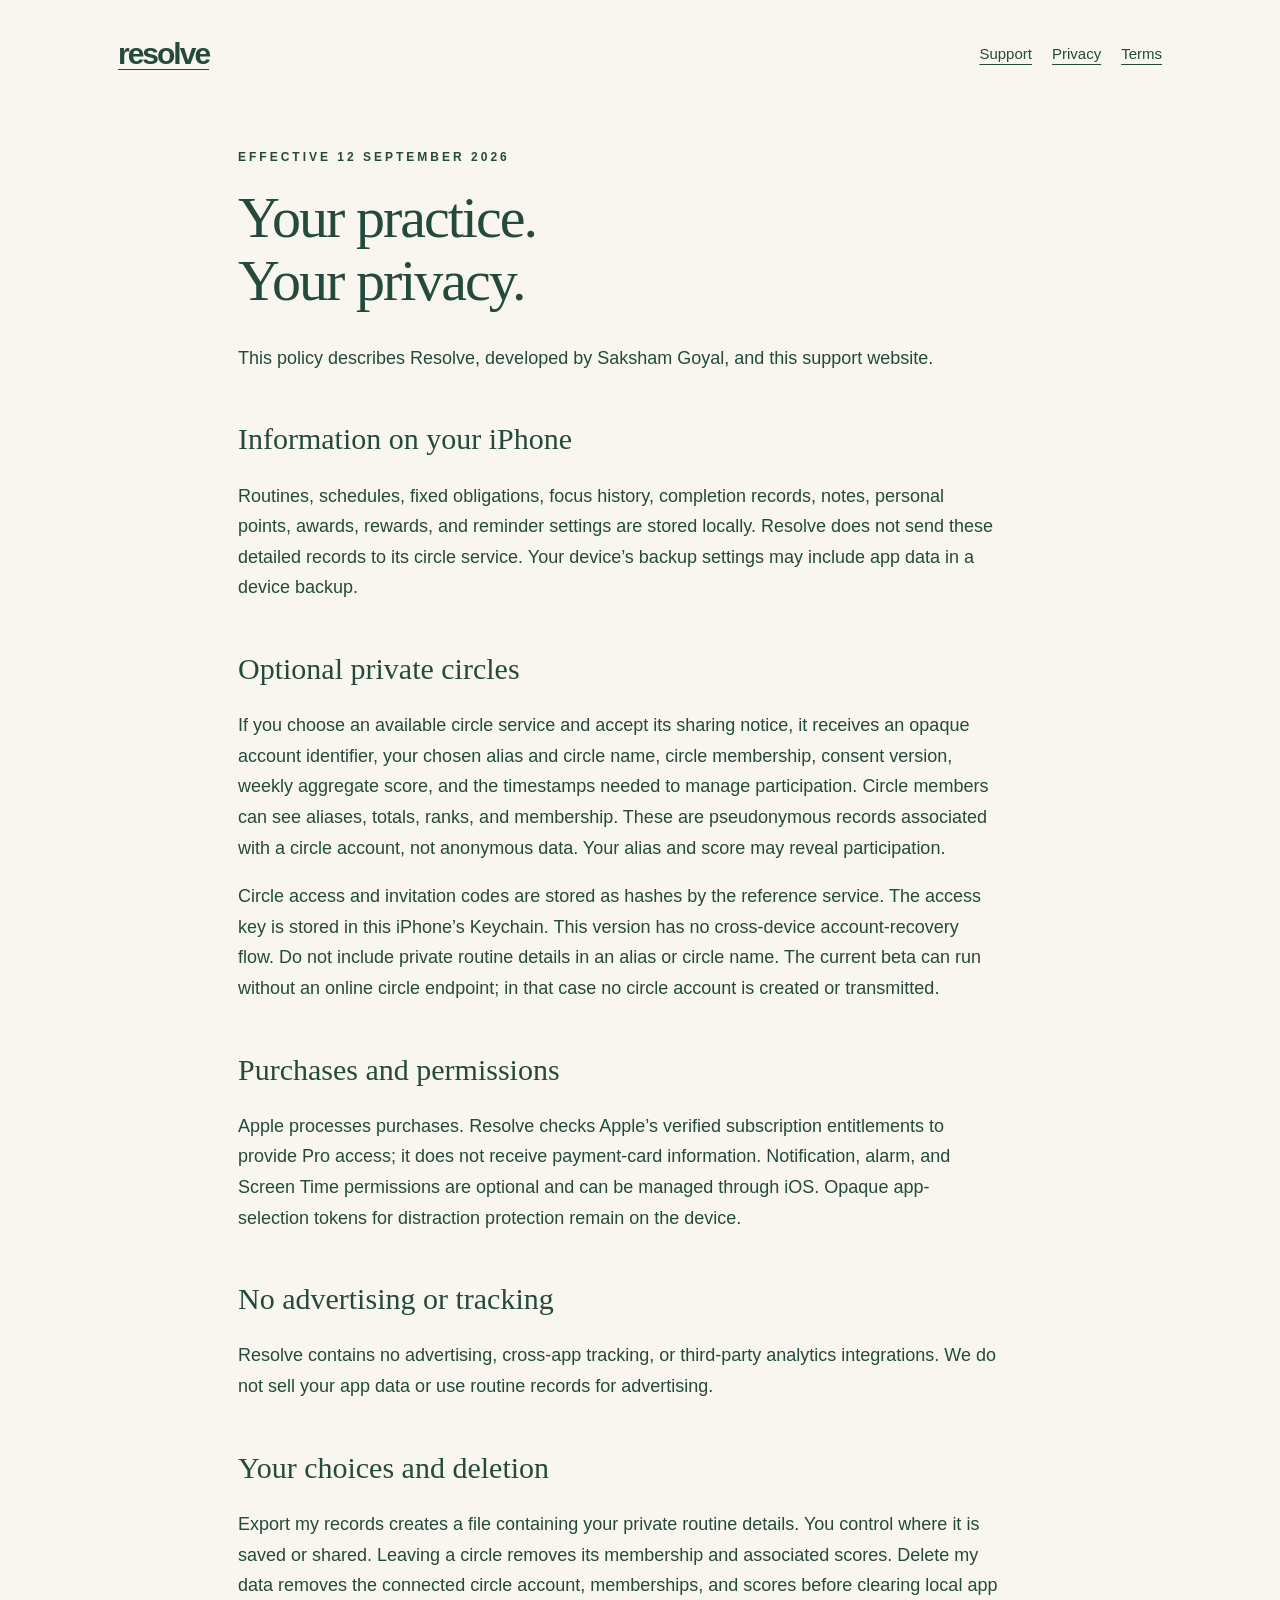
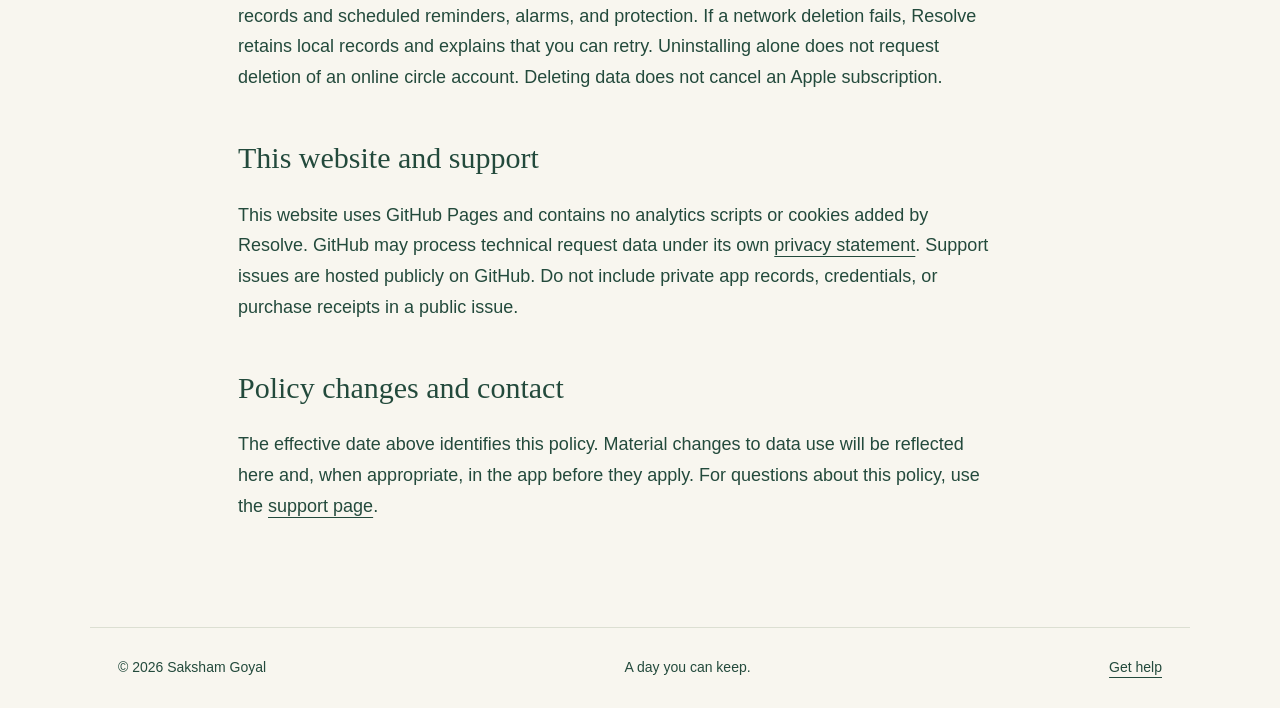
==== privacy.html @ beb6cb6a "Publish Resolve support, privacy and terms" ====
<!doctype html><html lang="en"><head><meta charset="utf-8"><meta name="viewport" content="width=device-width, initial-scale=1"><title>Privacy policy · Resolve</title><meta name="description" content="Resolve helps you keep realistic routines, focus on one commitment, and return with a smaller step."><link rel="stylesheet" href="style.css"></head><body><nav aria-label="Main navigation"><a href="index.html" aria-label="Resolve home"><strong>resolve</strong></a><div><a href="support.html">Support</a><a href="privacy.html">Privacy</a><a href="terms.html">Terms</a></div></nav><main class="legal"><p class="eyebrow">Effective 12 September 2026</p><h1>Your practice.<br>Your privacy.</h1><p>This policy describes Resolve, developed by Saksham Goyal, and this support website.</p><h2>Information on your iPhone</h2><p>Routines, schedules, fixed obligations, focus history, completion records, notes, personal points, awards, rewards, and reminder settings are stored locally. Resolve does not send these detailed records to its circle service. Your device’s backup settings may include app data in a device backup.</p><h2>Optional private circles</h2><p>If you choose an available circle service and accept its sharing notice, it receives an opaque account identifier, your chosen alias and circle name, circle membership, consent version, weekly aggregate score, and the timestamps needed to manage participation. Circle members can see aliases, totals, ranks, and membership. These are pseudonymous records associated with a circle account, not anonymous data. Your alias and score may reveal participation.</p><p>Circle access and invitation codes are stored as hashes by the reference service. The access key is stored in this iPhone’s Keychain. This version has no cross-device account-recovery flow. Do not include private routine details in an alias or circle name. The current beta can run without an online circle endpoint; in that case no circle account is created or transmitted.</p><h2>Purchases and permissions</h2><p>Apple processes purchases. Resolve checks Apple’s verified subscription entitlements to provide Pro access; it does not receive payment-card information. Notification, alarm, and Screen Time permissions are optional and can be managed through iOS. Opaque app-selection tokens for distraction protection remain on the device.</p><h2>No advertising or tracking</h2><p>Resolve contains no advertising, cross-app tracking, or third-party analytics integrations. We do not sell your app data or use routine records for advertising.</p><h2>Your choices and deletion</h2><p>Export my records creates a file containing your private routine details. You control where it is saved or shared. Leaving a circle removes its membership and associated scores. Delete my data removes the connected circle account, memberships, and scores before clearing local app records and scheduled reminders, alarms, and protection. If a network deletion fails, Resolve retains local records and explains that you can retry. Uninstalling alone does not request deletion of an online circle account. Deleting data does not cancel an Apple subscription.</p><h2>This website and support</h2><p>This website uses GitHub Pages and contains no analytics scripts or cookies added by Resolve. GitHub may process technical request data under its own <a href="https://docs.github.com/en/site-policy/privacy-policies/github-general-privacy-statement">privacy statement</a>. Support issues are hosted publicly on GitHub. Do not include private app records, credentials, or purchase receipts in a public issue.</p><h2>Policy changes and contact</h2><p>The effective date above identifies this policy. Material changes to data use will be reflected here and, when appropriate, in the app before they apply. For questions about this policy, use the <a href="support.html">support page</a>.</p></main><footer><span>© 2026 Saksham Goyal</span><span>A day you can keep.</span><a href="support.html">Get help</a></footer></body></html>
---- style.css ----
*{box-sizing:border-box}html{color-scheme:light}body{margin:0;background:#f8f6ef;color:#234a3c;font:18px/1.7 -apple-system,BlinkMacSystemFont,"Segoe UI",sans-serif}a{color:inherit;text-underline-offset:5px}a:focus-visible{outline:3px solid #936431;outline-offset:5px}nav,main,footer{max-width:1100px;margin:auto;padding:28px}nav{display:flex;justify-content:space-between;gap:24px;align-items:center}nav strong{font-size:30px;letter-spacing:-2px}nav div{display:flex;flex-wrap:wrap;gap:20px;font-size:15px}h1,h2{font-family:Georgia,serif;font-weight:400;line-height:1.08}h1{font-size:clamp(45px,7vw,86px);letter-spacing:-2px;margin:20px 0 30px}h2{font-size:34px;margin-top:50px}p{max-width:760px}.eyebrow{letter-spacing:3px;text-transform:uppercase;font-size:12px;font-weight:700}.hero{display:grid;grid-template-columns:1.2fr .7fr;gap:70px;align-items:center;padding-block:50px}.hero img{width:100%;max-width:340px;border-radius:36px;box-shadow:0 30px 80px #234a3c22;border:5px solid #fffdf7}.pill{display:inline-block;padding:12px 22px;border-radius:28px;background:#e6eadc;font-size:14px}.grid{display:grid;grid-template-columns:repeat(3,1fr);gap:22px;margin:48px 0}.card{background:#fffdf7;border:1px solid #e3e3d8;border-radius:24px;padding:28px}.card h2{font:27px Georgia,serif;margin:0 0 16px}.card p{font-size:16px}.legal{max-width:860px}.legal h1{font-size:58px}.legal h2{font-size:30px}.legal li{margin-bottom:14px}footer{border-top:1px solid #dcdfd2;display:flex;flex-wrap:wrap;gap:20px;justify-content:space-between;font-size:14px;margin-top:60px}.muted{color:#657366}.button{display:inline-block;background:#234a3c;color:#fffdf7;padding:14px 24px;border-radius:16px;text-decoration:none}details{border-bottom:1px solid #d9dfd0;padding:22px 0}summary{font-weight:600;cursor:pointer}img{height:auto}@media(max-width:720px){nav{align-items:flex-start;flex-direction:column}.hero{grid-template-columns:1fr;gap:35px}.hero img{margin:auto;max-width:280px}.grid{grid-template-columns:1fr}.legal h1{font-size:44px}}
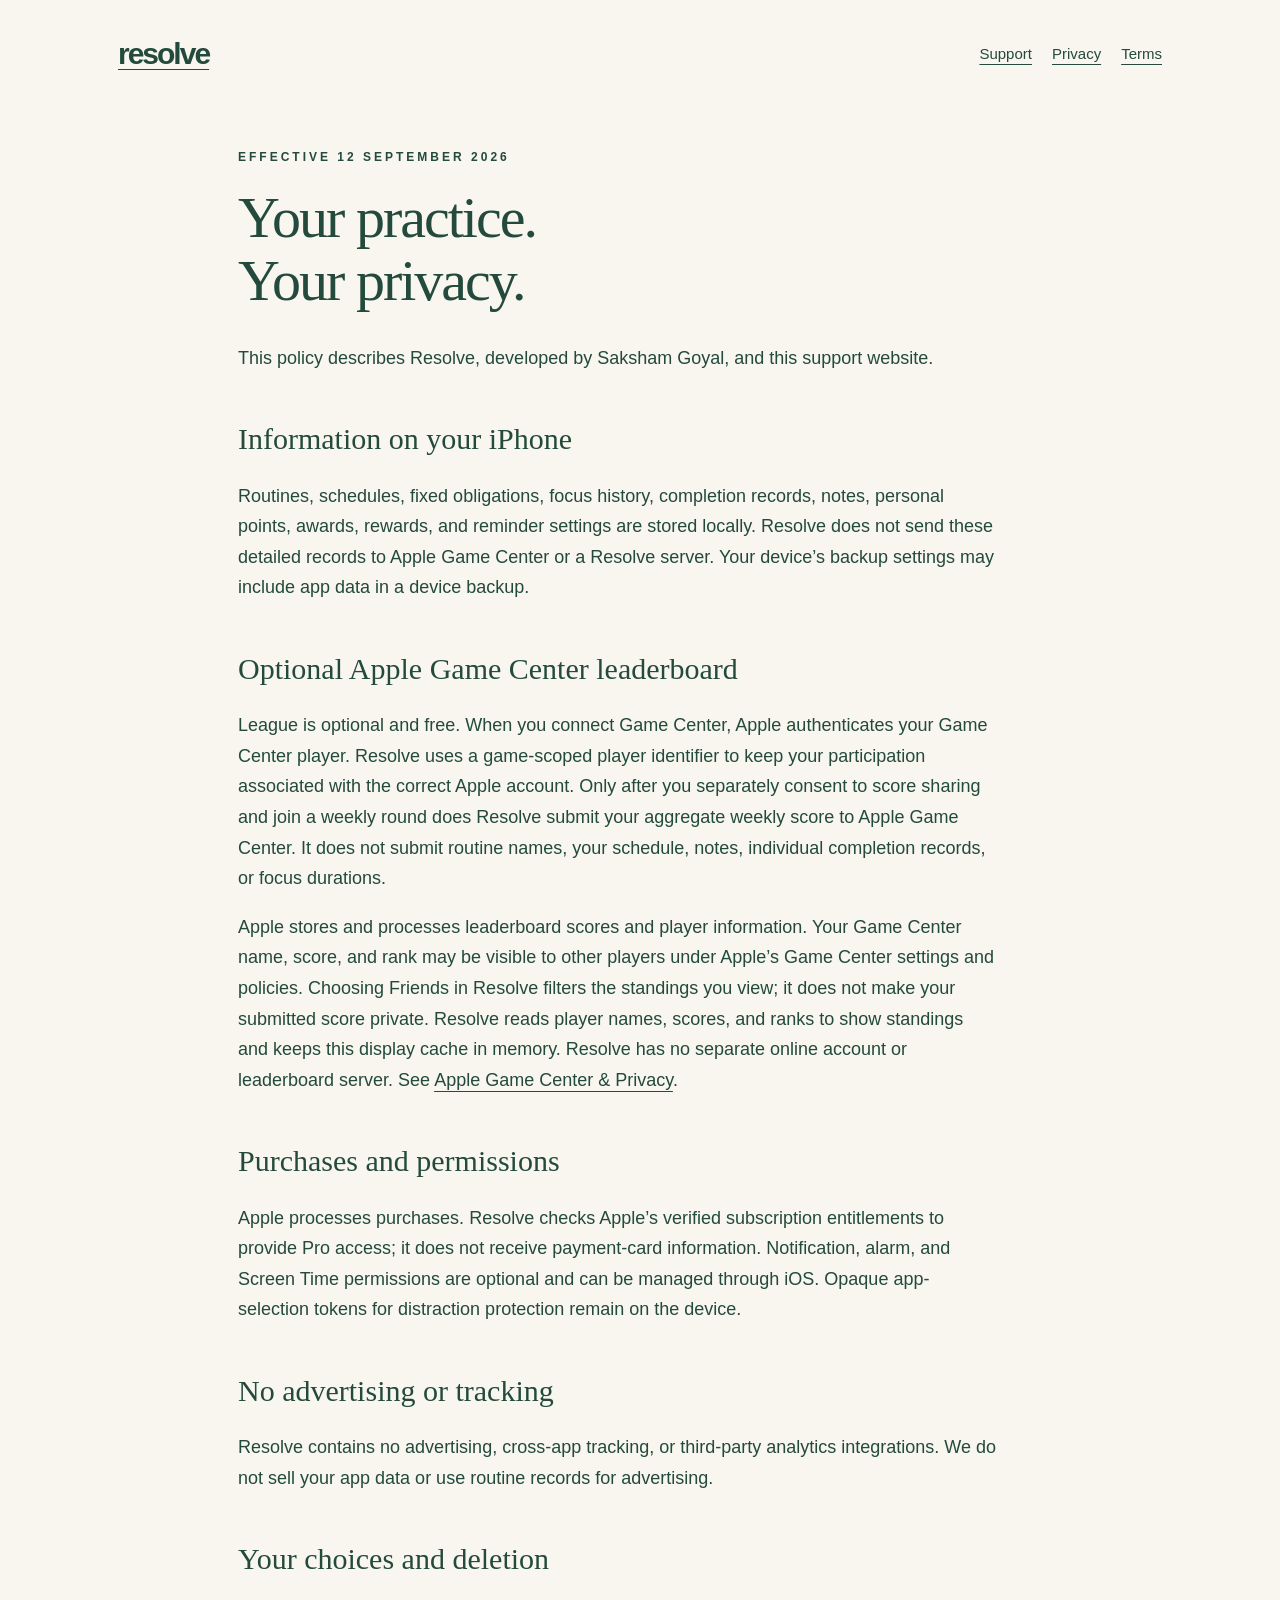
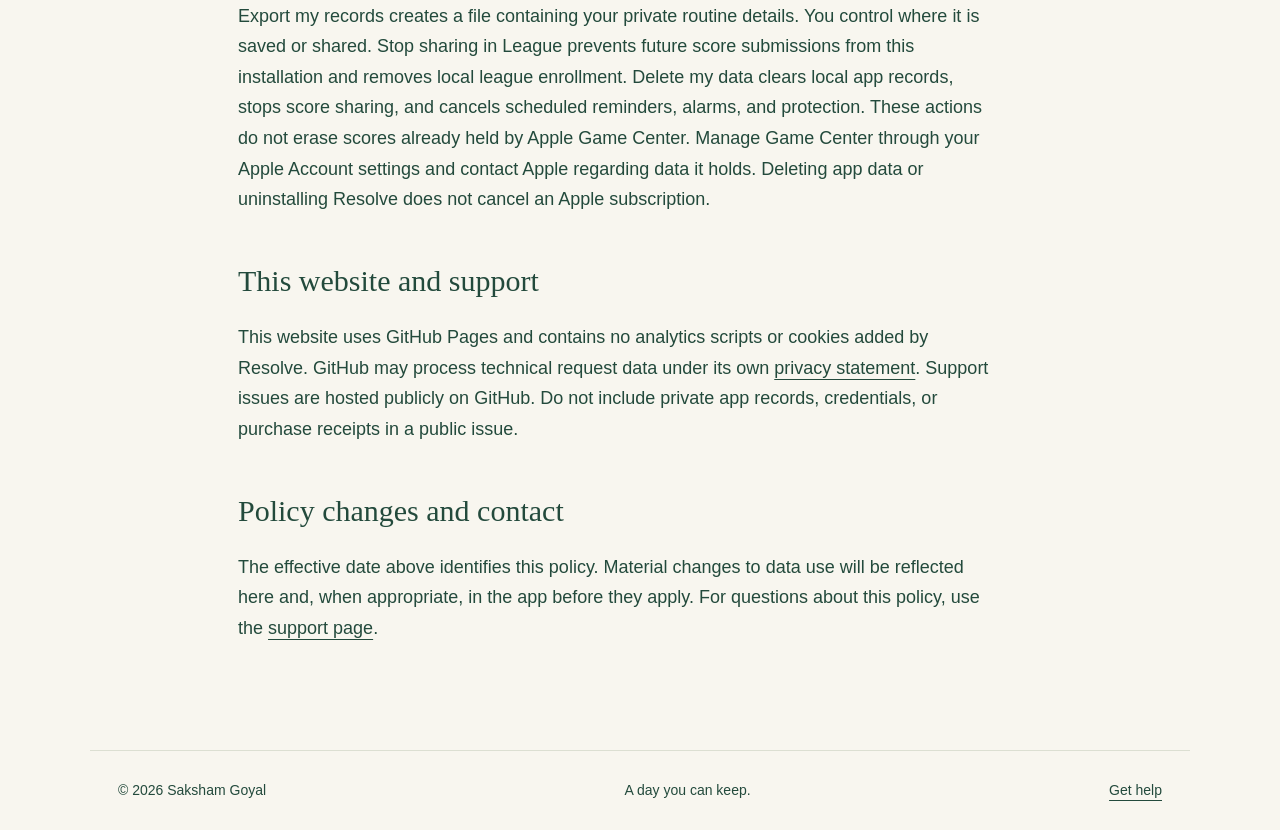
==== commit 7c0cc32c: "Explain optional Game Center scores and local data controls" ====
--- a/privacy.html
+++ b/privacy.html
@@ -1 +1 @@
-<!doctype html><html lang="en"><head><meta charset="utf-8"><meta name="viewport" content="width=device-width, initial-scale=1"><title>Privacy policy · Resolve</title><meta name="description" content="Resolve helps you keep realistic routines, focus on one commitment, and return with a smaller step."><link rel="stylesheet" href="style.css"></head><body><nav aria-label="Main navigation"><a href="index.html" aria-label="Resolve home"><strong>resolve</strong></a><div><a href="support.html">Support</a><a href="privacy.html">Privacy</a><a href="terms.html">Terms</a></div></nav><main class="legal"><p class="eyebrow">Effective 12 September 2026</p><h1>Your practice.<br>Your privacy.</h1><p>This policy describes Resolve, developed by Saksham Goyal, and this support website.</p><h2>Information on your iPhone</h2><p>Routines, schedules, fixed obligations, focus history, completion records, notes, personal points, awards, rewards, and reminder settings are stored locally. Resolve does not send these detailed records to its circle service. Your device’s backup settings may include app data in a device backup.</p><h2>Optional private circles</h2><p>If you choose an available circle service and accept its sharing notice, it receives an opaque account identifier, your chosen alias and circle name, circle membership, consent version, weekly aggregate score, and the timestamps needed to manage participation. Circle members can see aliases, totals, ranks, and membership. These are pseudonymous records associated with a circle account, not anonymous data. Your alias and score may reveal participation.</p><p>Circle access and invitation codes are stored as hashes by the reference service. The access key is stored in this iPhone’s Keychain. This version has no cross-device account-recovery flow. Do not include private routine details in an alias or circle name. The current beta can run without an online circle endpoint; in that case no circle account is created or transmitted.</p><h2>Purchases and permissions</h2><p>Apple processes purchases. Resolve checks Apple’s verified subscription entitlements to provide Pro access; it does not receive payment-card information. Notification, alarm, and Screen Time permissions are optional and can be managed through iOS. Opaque app-selection tokens for distraction protection remain on the device.</p><h2>No advertising or tracking</h2><p>Resolve contains no advertising, cross-app tracking, or third-party analytics integrations. We do not sell your app data or use routine records for advertising.</p><h2>Your choices and deletion</h2><p>Export my records creates a file containing your private routine details. You control where it is saved or shared. Leaving a circle removes its membership and associated scores. Delete my data removes the connected circle account, memberships, and scores before clearing local app records and scheduled reminders, alarms, and protection. If a network deletion fails, Resolve retains local records and explains that you can retry. Uninstalling alone does not request deletion of an online circle account. Deleting data does not cancel an Apple subscription.</p><h2>This website and support</h2><p>This website uses GitHub Pages and contains no analytics scripts or cookies added by Resolve. GitHub may process technical request data under its own <a href="https://docs.github.com/en/site-policy/privacy-policies/github-general-privacy-statement">privacy statement</a>. Support issues are hosted publicly on GitHub. Do not include private app records, credentials, or purchase receipts in a public issue.</p><h2>Policy changes and contact</h2><p>The effective date above identifies this policy. Material changes to data use will be reflected here and, when appropriate, in the app before they apply. For questions about this policy, use the <a href="support.html">support page</a>.</p></main><footer><span>© 2026 Saksham Goyal</span><span>A day you can keep.</span><a href="support.html">Get help</a></footer></body></html>+<!doctype html><html lang="en"><head><meta charset="utf-8"><meta name="viewport" content="width=device-width, initial-scale=1"><title>Privacy policy · Resolve</title><meta name="description" content="Resolve helps you keep realistic routines, focus on one commitment, and return with a smaller step."><link rel="stylesheet" href="style.css"></head><body><nav aria-label="Main navigation"><a href="index.html" aria-label="Resolve home"><strong>resolve</strong></a><div><a href="support.html">Support</a><a href="privacy.html">Privacy</a><a href="terms.html">Terms</a></div></nav><main class="legal"><p class="eyebrow">Effective 12 September 2026</p><h1>Your practice.<br>Your privacy.</h1><p>This policy describes Resolve, developed by Saksham Goyal, and this support website.</p><h2>Information on your iPhone</h2><p>Routines, schedules, fixed obligations, focus history, completion records, notes, personal points, awards, rewards, and reminder settings are stored locally. Resolve does not send these detailed records to Apple Game Center or a Resolve server. Your device’s backup settings may include app data in a device backup.</p><h2>Optional Apple Game Center leaderboard</h2><p>League is optional and free. When you connect Game Center, Apple authenticates your Game Center player. Resolve uses a game-scoped player identifier to keep your participation associated with the correct Apple account. Only after you separately consent to score sharing and join a weekly round does Resolve submit your aggregate weekly score to Apple Game Center. It does not submit routine names, your schedule, notes, individual completion records, or focus durations.</p><p>Apple stores and processes leaderboard scores and player information. Your Game Center name, score, and rank may be visible to other players under Apple’s Game Center settings and policies. Choosing Friends in Resolve filters the standings you view; it does not make your submitted score private. Resolve reads player names, scores, and ranks to show standings and keeps this display cache in memory. Resolve has no separate online account or leaderboard server. See <a href="https://www.apple.com/legal/privacy/data/en/game-center/">Apple Game Center &amp; Privacy</a>.</p><h2>Purchases and permissions</h2><p>Apple processes purchases. Resolve checks Apple’s verified subscription entitlements to provide Pro access; it does not receive payment-card information. Notification, alarm, and Screen Time permissions are optional and can be managed through iOS. Opaque app-selection tokens for distraction protection remain on the device.</p><h2>No advertising or tracking</h2><p>Resolve contains no advertising, cross-app tracking, or third-party analytics integrations. We do not sell your app data or use routine records for advertising.</p><h2>Your choices and deletion</h2><p>Export my records creates a file containing your private routine details. You control where it is saved or shared. Stop sharing in League prevents future score submissions from this installation and removes local league enrollment. Delete my data clears local app records, stops score sharing, and cancels scheduled reminders, alarms, and protection. These actions do not erase scores already held by Apple Game Center. Manage Game Center through your Apple Account settings and contact Apple regarding data it holds. Deleting app data or uninstalling Resolve does not cancel an Apple subscription.</p><h2>This website and support</h2><p>This website uses GitHub Pages and contains no analytics scripts or cookies added by Resolve. GitHub may process technical request data under its own <a href="https://docs.github.com/en/site-policy/privacy-policies/github-general-privacy-statement">privacy statement</a>. Support issues are hosted publicly on GitHub. Do not include private app records, credentials, or purchase receipts in a public issue.</p><h2>Policy changes and contact</h2><p>The effective date above identifies this policy. Material changes to data use will be reflected here and, when appropriate, in the app before they apply. For questions about this policy, use the <a href="support.html">support page</a>.</p></main><footer><span>© 2026 Saksham Goyal</span><span>A day you can keep.</span><a href="support.html">Get help</a></footer></body></html>
